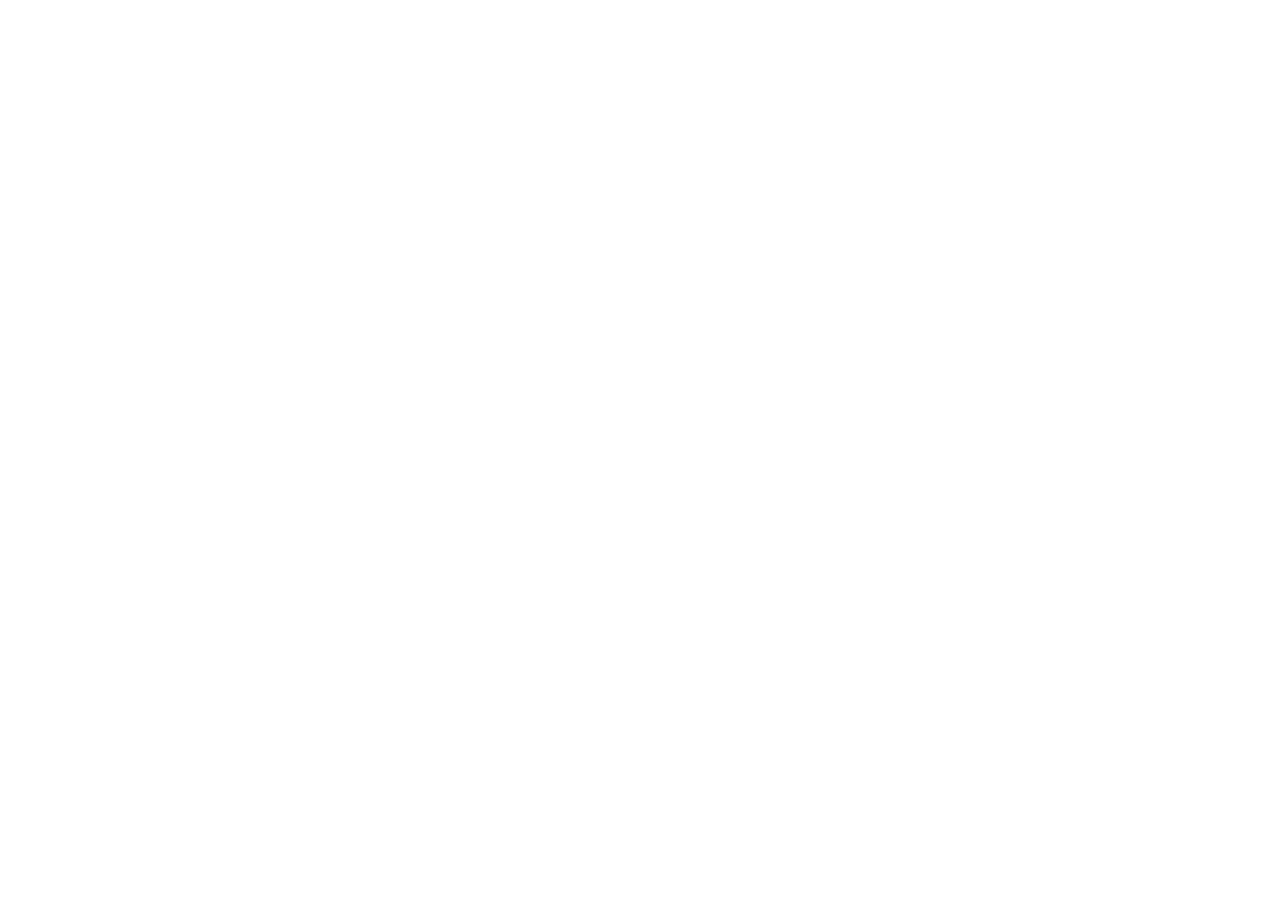
==== index.html @ 7346229f "Updates" ====
<!DOCTYPE html>
<html lang="zh-CN">
  <head>
    <meta charset="UTF-8">
    <link rel="icon" href="/mygithubproject/favicon.ico">
    <meta name="viewport" content="width=device-width, initial-scale=1.0">
    <title>Vue3 + Element Plus | GitHub Pages</title>
    <script type="module" crossorigin src="/mygithubproject/assets/index-CXuWLfxH.js"></script>
    <link rel="stylesheet" crossorigin href="/mygithubproject/assets/index-IBLIT_S_.css">
  </head>
  <body>
    <div id="app"></div>
  </body>
</html>
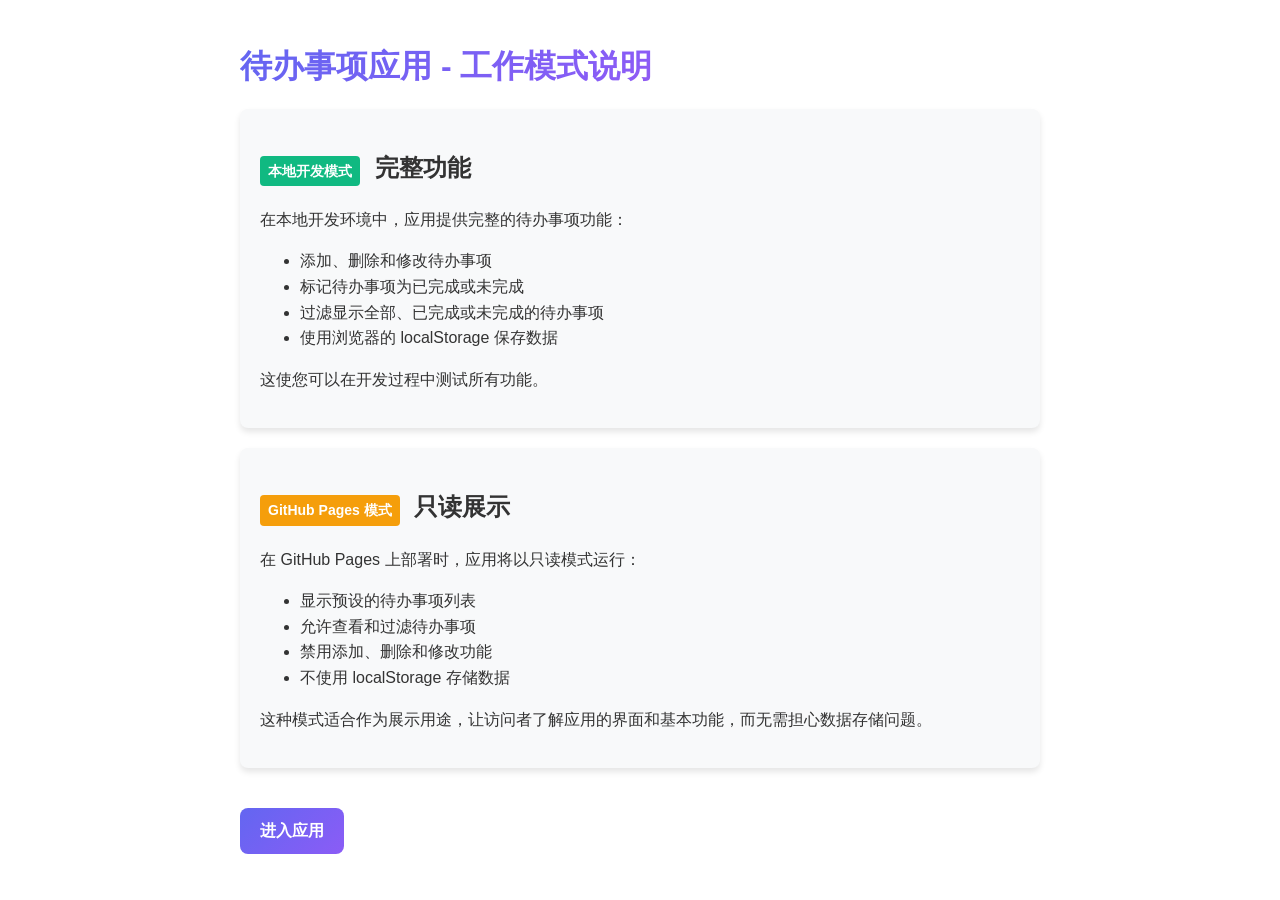
==== commit c7c5868c: "Updates" ====
--- a/index.html
+++ b/index.html
@@ -1,14 +1,87 @@
 <!DOCTYPE html>
 <html lang="zh-CN">
-  <head>
-    <meta charset="UTF-8">
-    <link rel="icon" href="/mygithubproject/favicon.ico">
-    <meta name="viewport" content="width=device-width, initial-scale=1.0">
-    <title>Vue3 + Element Plus | GitHub Pages</title>
-    <script type="module" crossorigin src="/mygithubproject/assets/index-CXuWLfxH.js"></script>
-    <link rel="stylesheet" crossorigin href="/mygithubproject/assets/index-IBLIT_S_.css">
-  </head>
-  <body>
-    <div id="app"></div>
-  </body>
-</html>
+<head>
+  <meta charset="UTF-8">
+  <meta name="viewport" content="width=device-width, initial-scale=1.0">
+  <title>待办事项应用说明</title>
+  <style>
+    body {
+      font-family: 'Inter', -apple-system, BlinkMacSystemFont, sans-serif;
+      line-height: 1.6;
+      color: #333;
+      max-width: 800px;
+      margin: 0 auto;
+      padding: 20px;
+    }
+    h1 {
+      background: linear-gradient(135deg, #6366f1, #8b5cf6, #ec4899);
+      -webkit-background-clip: text;
+      background-clip: text;
+      color: transparent;
+      margin-bottom: 1rem;
+    }
+    .card {
+      background-color: #f8f9fa;
+      border-radius: 8px;
+      padding: 20px;
+      margin-bottom: 20px;
+      box-shadow: 0 4px 6px rgba(0, 0, 0, 0.1);
+    }
+    .tag {
+      display: inline-block;
+      padding: 4px 8px;
+      border-radius: 4px;
+      font-size: 14px;
+      font-weight: bold;
+      margin-right: 8px;
+    }
+    .tag.local {
+      background-color: #10b981;
+      color: white;
+    }
+    .tag.github {
+      background-color: #f59e0b;
+      color: white;
+    }
+    .btn {
+      display: inline-block;
+      padding: 10px 20px;
+      background: linear-gradient(135deg, #6366f1, #8b5cf6);
+      color: white;
+      text-decoration: none;
+      border-radius: 8px;
+      font-weight: bold;
+      margin-top: 20px;
+    }
+  </style>
+</head>
+<body>
+  <h1>待办事项应用 - 工作模式说明</h1>
+  
+  <div class="card">
+    <h2><span class="tag local">本地开发模式</span> 完整功能</h2>
+    <p>在本地开发环境中，应用提供完整的待办事项功能：</p>
+    <ul>
+      <li>添加、删除和修改待办事项</li>
+      <li>标记待办事项为已完成或未完成</li>
+      <li>过滤显示全部、已完成或未完成的待办事项</li>
+      <li>使用浏览器的 localStorage 保存数据</li>
+    </ul>
+    <p>这使您可以在开发过程中测试所有功能。</p>
+  </div>
+  
+  <div class="card">
+    <h2><span class="tag github">GitHub Pages 模式</span> 只读展示</h2>
+    <p>在 GitHub Pages 上部署时，应用将以只读模式运行：</p>
+    <ul>
+      <li>显示预设的待办事项列表</li>
+      <li>允许查看和过滤待办事项</li>
+      <li>禁用添加、删除和修改功能</li>
+      <li>不使用 localStorage 存储数据</li>
+    </ul>
+    <p>这种模式适合作为展示用途，让访问者了解应用的界面和基本功能，而无需担心数据存储问题。</p>
+  </div>
+  
+  <a href="app.html" class="btn">进入应用</a>
+</body>
+</html> 
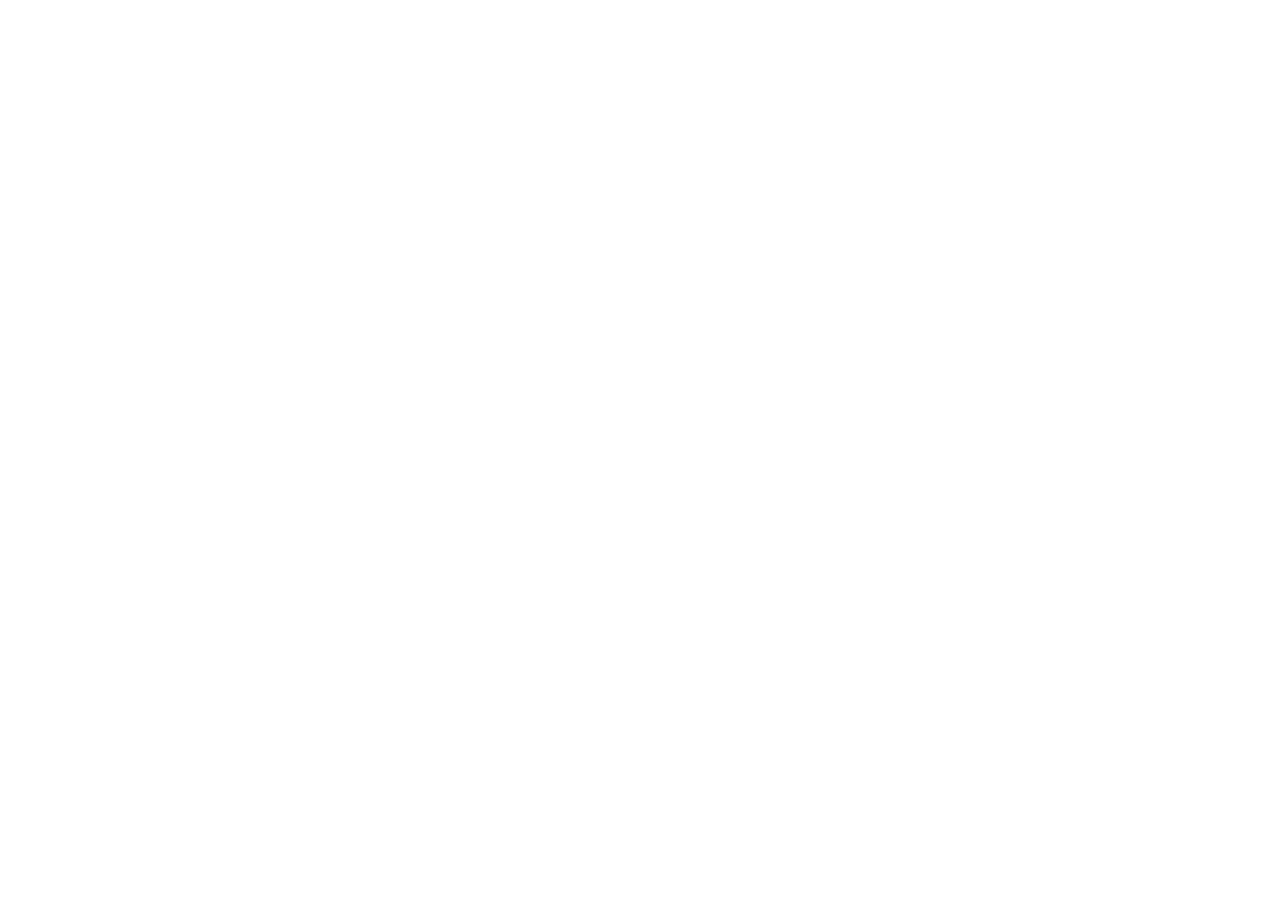
==== commit ad87dfbb: "Add files via upload" ====
--- a/index.html
+++ b/index.html
@@ -1,87 +1,27 @@
 <!DOCTYPE html>
 <html lang="zh-CN">
-<head>
-  <meta charset="UTF-8">
-  <meta name="viewport" content="width=device-width, initial-scale=1.0">
-  <title>待办事项应用说明</title>
-  <style>
-    body {
-      font-family: 'Inter', -apple-system, BlinkMacSystemFont, sans-serif;
-      line-height: 1.6;
-      color: #333;
-      max-width: 800px;
-      margin: 0 auto;
-      padding: 20px;
-    }
-    h1 {
-      background: linear-gradient(135deg, #6366f1, #8b5cf6, #ec4899);
-      -webkit-background-clip: text;
-      background-clip: text;
-      color: transparent;
-      margin-bottom: 1rem;
-    }
-    .card {
-      background-color: #f8f9fa;
-      border-radius: 8px;
-      padding: 20px;
-      margin-bottom: 20px;
-      box-shadow: 0 4px 6px rgba(0, 0, 0, 0.1);
-    }
-    .tag {
-      display: inline-block;
-      padding: 4px 8px;
-      border-radius: 4px;
-      font-size: 14px;
-      font-weight: bold;
-      margin-right: 8px;
-    }
-    .tag.local {
-      background-color: #10b981;
-      color: white;
-    }
-    .tag.github {
-      background-color: #f59e0b;
-      color: white;
-    }
-    .btn {
-      display: inline-block;
-      padding: 10px 20px;
-      background: linear-gradient(135deg, #6366f1, #8b5cf6);
-      color: white;
-      text-decoration: none;
-      border-radius: 8px;
-      font-weight: bold;
-      margin-top: 20px;
-    }
-  </style>
-</head>
-<body>
-  <h1>待办事项应用 - 工作模式说明</h1>
-  
-  <div class="card">
-    <h2><span class="tag local">本地开发模式</span> 完整功能</h2>
-    <p>在本地开发环境中，应用提供完整的待办事项功能：</p>
-    <ul>
-      <li>添加、删除和修改待办事项</li>
-      <li>标记待办事项为已完成或未完成</li>
-      <li>过滤显示全部、已完成或未完成的待办事项</li>
-      <li>使用浏览器的 localStorage 保存数据</li>
-    </ul>
-    <p>这使您可以在开发过程中测试所有功能。</p>
-  </div>
-  
-  <div class="card">
-    <h2><span class="tag github">GitHub Pages 模式</span> 只读展示</h2>
-    <p>在 GitHub Pages 上部署时，应用将以只读模式运行：</p>
-    <ul>
-      <li>显示预设的待办事项列表</li>
-      <li>允许查看和过滤待办事项</li>
-      <li>禁用添加、删除和修改功能</li>
-      <li>不使用 localStorage 存储数据</li>
-    </ul>
-    <p>这种模式适合作为展示用途，让访问者了解应用的界面和基本功能，而无需担心数据存储问题。</p>
-  </div>
-  
-  <a href="app.html" class="btn">进入应用</a>
-</body>
-</html> +  <head>
+    <meta charset="UTF-8">
+    <link rel="icon" href="/mygithubproject/favicon.ico">
+    <meta name="viewport" content="width=device-width, initial-scale=1.0">
+    <title>Vue3 + Element Plus | GitHub Pages</title>
+    <style>
+      html, body {
+        margin: 0;
+        padding: 0;
+        width: 100%;
+        height: 100%;
+        overflow-x: hidden;
+      }
+      #app {
+        width: 100%;
+        min-height: 100vh;
+      }
+    </style>
+    <script type="module" crossorigin src="/mygithubproject/assets/index.CFVtRsNN.js"></script>
+    <link rel="stylesheet" crossorigin href="/mygithubproject/assets/index.DYx3bbs_.css">
+  </head>
+  <body>
+    <div id="app"></div>
+  </body>
+</html>
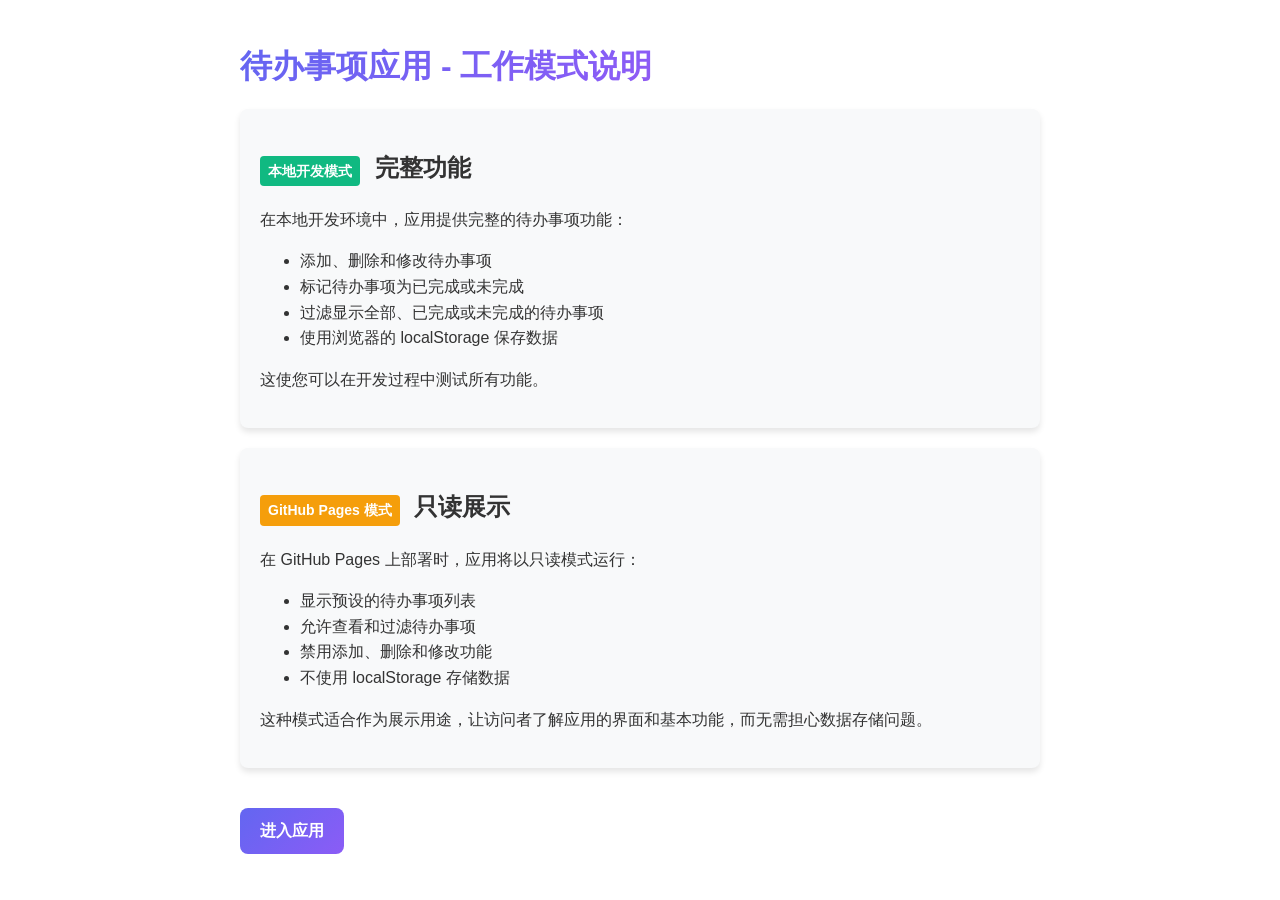
==== commit d0dcf880: "更新从数据库中获取数据来进行操作" ====
--- a/index.html
+++ b/index.html
@@ -1,27 +1,87 @@
 <!DOCTYPE html>
 <html lang="zh-CN">
-  <head>
-    <meta charset="UTF-8">
-    <link rel="icon" href="/mygithubproject/favicon.ico">
-    <meta name="viewport" content="width=device-width, initial-scale=1.0">
-    <title>Vue3 + Element Plus | GitHub Pages</title>
-    <style>
-      html, body {
-        margin: 0;
-        padding: 0;
-        width: 100%;
-        height: 100%;
-        overflow-x: hidden;
-      }
-      #app {
-        width: 100%;
-        min-height: 100vh;
-      }
-    </style>
-    <script type="module" crossorigin src="/mygithubproject/assets/index.CFVtRsNN.js"></script>
-    <link rel="stylesheet" crossorigin href="/mygithubproject/assets/index.DYx3bbs_.css">
-  </head>
-  <body>
-    <div id="app"></div>
-  </body>
-</html>
+<head>
+  <meta charset="UTF-8">
+  <meta name="viewport" content="width=device-width, initial-scale=1.0">
+  <title>待办事项应用说明</title>
+  <style>
+    body {
+      font-family: 'Inter', -apple-system, BlinkMacSystemFont, sans-serif;
+      line-height: 1.6;
+      color: #333;
+      max-width: 800px;
+      margin: 0 auto;
+      padding: 20px;
+    }
+    h1 {
+      background: linear-gradient(135deg, #6366f1, #8b5cf6, #ec4899);
+      -webkit-background-clip: text;
+      background-clip: text;
+      color: transparent;
+      margin-bottom: 1rem;
+    }
+    .card {
+      background-color: #f8f9fa;
+      border-radius: 8px;
+      padding: 20px;
+      margin-bottom: 20px;
+      box-shadow: 0 4px 6px rgba(0, 0, 0, 0.1);
+    }
+    .tag {
+      display: inline-block;
+      padding: 4px 8px;
+      border-radius: 4px;
+      font-size: 14px;
+      font-weight: bold;
+      margin-right: 8px;
+    }
+    .tag.local {
+      background-color: #10b981;
+      color: white;
+    }
+    .tag.github {
+      background-color: #f59e0b;
+      color: white;
+    }
+    .btn {
+      display: inline-block;
+      padding: 10px 20px;
+      background: linear-gradient(135deg, #6366f1, #8b5cf6);
+      color: white;
+      text-decoration: none;
+      border-radius: 8px;
+      font-weight: bold;
+      margin-top: 20px;
+    }
+  </style>
+</head>
+<body>
+  <h1>待办事项应用 - 工作模式说明</h1>
+  
+  <div class="card">
+    <h2><span class="tag local">本地开发模式</span> 完整功能</h2>
+    <p>在本地开发环境中，应用提供完整的待办事项功能：</p>
+    <ul>
+      <li>添加、删除和修改待办事项</li>
+      <li>标记待办事项为已完成或未完成</li>
+      <li>过滤显示全部、已完成或未完成的待办事项</li>
+      <li>使用浏览器的 localStorage 保存数据</li>
+    </ul>
+    <p>这使您可以在开发过程中测试所有功能。</p>
+  </div>
+  
+  <div class="card">
+    <h2><span class="tag github">GitHub Pages 模式</span> 只读展示</h2>
+    <p>在 GitHub Pages 上部署时，应用将以只读模式运行：</p>
+    <ul>
+      <li>显示预设的待办事项列表</li>
+      <li>允许查看和过滤待办事项</li>
+      <li>禁用添加、删除和修改功能</li>
+      <li>不使用 localStorage 存储数据</li>
+    </ul>
+    <p>这种模式适合作为展示用途，让访问者了解应用的界面和基本功能，而无需担心数据存储问题。</p>
+  </div>
+  
+  <a href="./index.html" class="btn">进入应用</a>
+</body>
+</html> 
